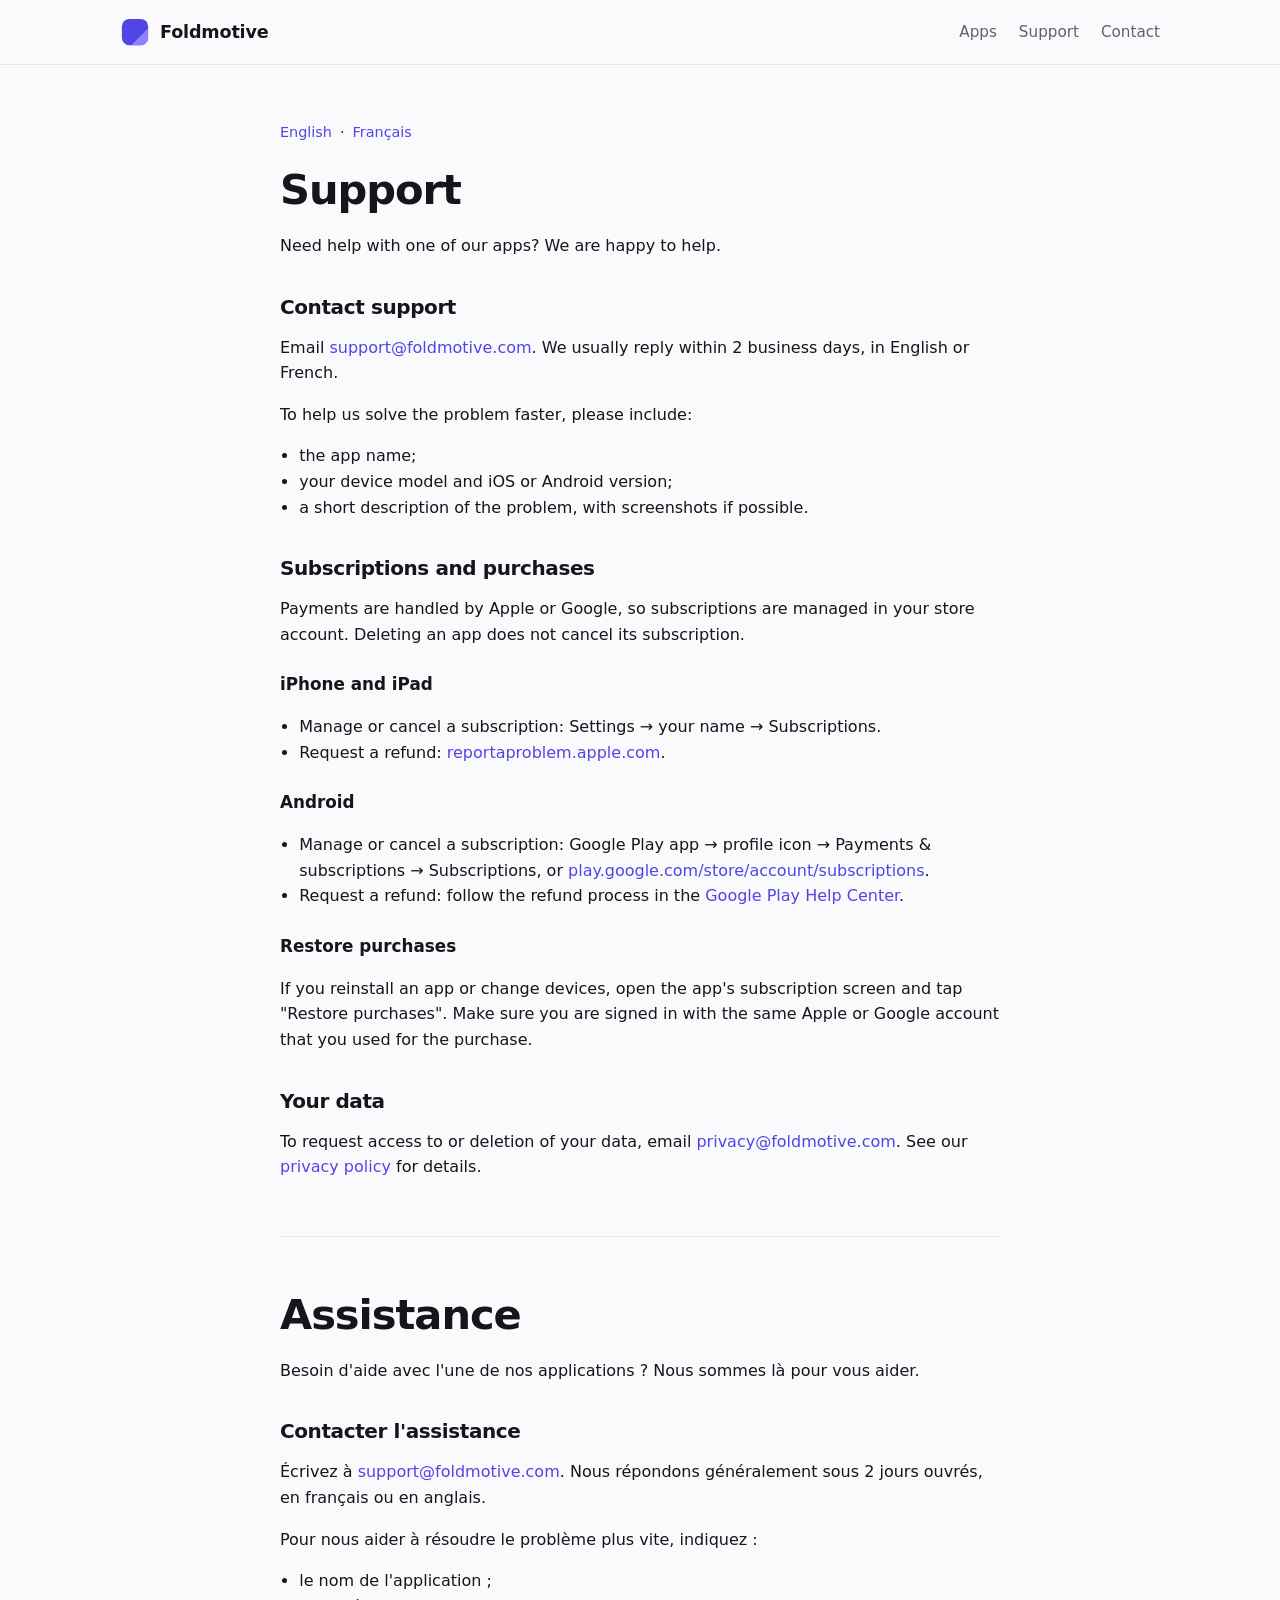
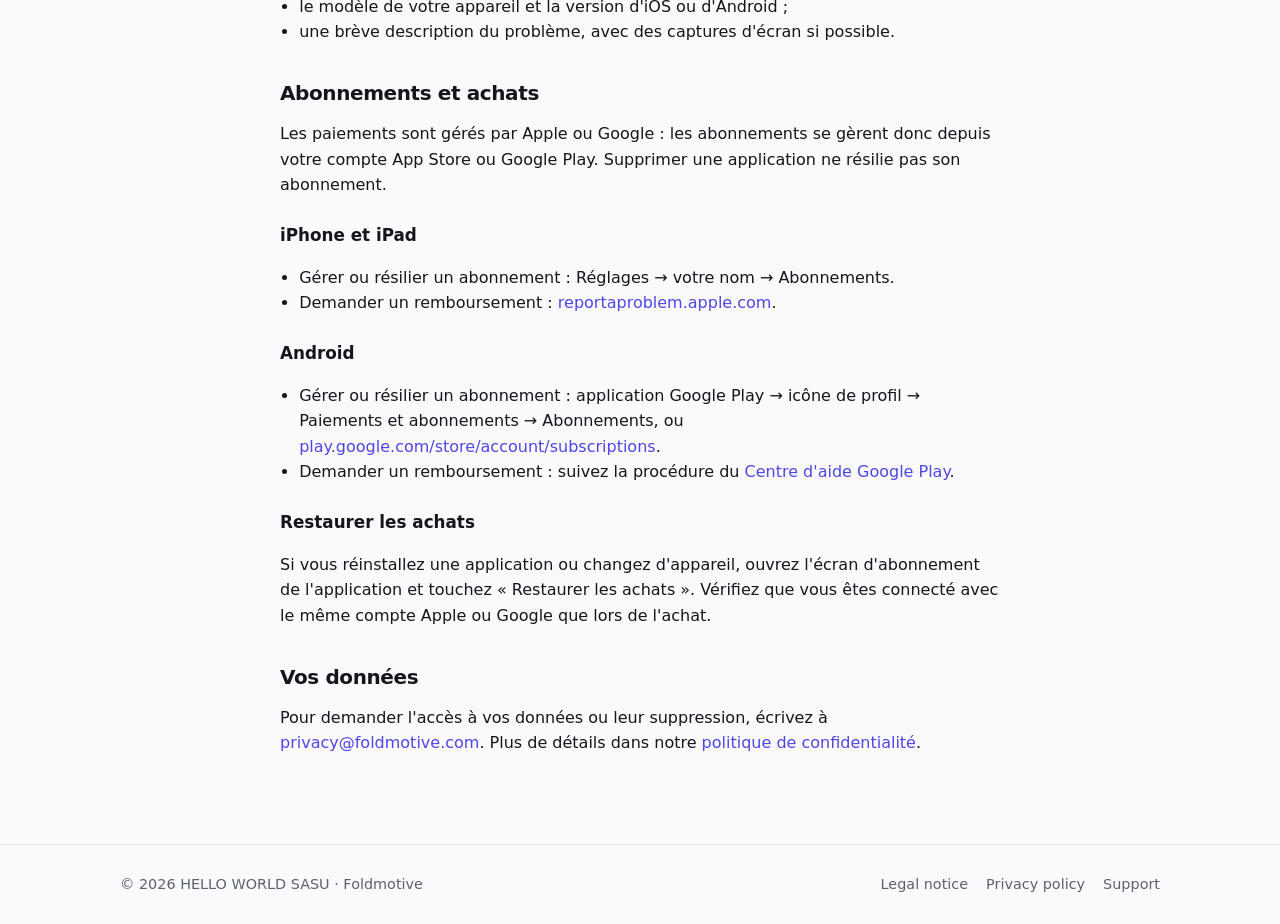
==== support.html @ c2b94fa3 "Publish FoldMotive static website" ====
<!doctype html>
<html lang="en">
<head>
  <meta charset="utf-8">
  <meta name="viewport" content="width=device-width, initial-scale=1">
  <title>Support · Foldmotive</title>
  <meta name="description" content="Get help with Foldmotive apps, purchases and subscriptions.">
  <link rel="icon" href="favicon.svg" type="image/svg+xml">
  <link rel="stylesheet" href="style.css">
</head>
<body>
  <header class="site-header">
    <div class="container nav">
      <a class="brand" href="index.html">
        <svg viewBox="0 0 32 32" aria-hidden="true"><rect x="2" y="2" width="28" height="28" rx="8" fill="#4f46e5"/><path d="M30 12v10a8 8 0 0 1-8 8H12z" fill="#8b83ff"/></svg>
        <span>Foldmotive</span>
      </a>
      <nav aria-label="Main">
        <a class="hide-sm" href="index.html#apps">Apps</a>
        <a href="support.html">Support</a>
        <a href="index.html#contact">Contact</a>
      </nav>
    </div>
  </header>

  <main class="container doc">
    <p class="doc-lang"><a href="#en">English</a> · <a href="#fr">Français</a></p>

    <section id="en" lang="en">
      <h1>Support</h1>
      <p>Need help with one of our apps? We are happy to help.</p>

      <h2>Contact support</h2>
      <p>Email <a href="mailto:support@foldmotive.com">support@foldmotive.com</a>. We usually reply within 2 business days, in English or French.</p>
      <p>To help us solve the problem faster, please include:</p>
      <ul>
        <li>the app name;</li>
        <li>your device model and iOS or Android version;</li>
        <li>a short description of the problem, with screenshots if possible.</li>
      </ul>

      <h2>Subscriptions and purchases</h2>
      <p>Payments are handled by Apple or Google, so subscriptions are managed in your store account. Deleting an app does not cancel its subscription.</p>

      <h3>iPhone and iPad</h3>
      <ul>
        <li>Manage or cancel a subscription: Settings → your name → Subscriptions.</li>
        <li>Request a refund: <a href="https://reportaproblem.apple.com">reportaproblem.apple.com</a>.</li>
      </ul>

      <h3>Android</h3>
      <ul>
        <li>Manage or cancel a subscription: Google Play app → profile icon → Payments &amp; subscriptions → Subscriptions, or <a href="https://play.google.com/store/account/subscriptions">play.google.com/store/account/subscriptions</a>.</li>
        <li>Request a refund: follow the refund process in the <a href="https://support.google.com/googleplay">Google Play Help Center</a>.</li>
      </ul>

      <h3>Restore purchases</h3>
      <p>If you reinstall an app or change devices, open the app's subscription screen and tap "Restore purchases". Make sure you are signed in with the same Apple or Google account that you used for the purchase.</p>

      <h2>Your data</h2>
      <p>To request access to or deletion of your data, email <a href="mailto:privacy@foldmotive.com">privacy@foldmotive.com</a>. See our <a href="privacy.html">privacy policy</a> for details.</p>
    </section>

    <hr>

    <section id="fr" lang="fr">
      <h1>Assistance</h1>
      <p>Besoin d'aide avec l'une de nos applications ? Nous sommes là pour vous aider.</p>

      <h2>Contacter l'assistance</h2>
      <p>Écrivez à <a href="mailto:support@foldmotive.com">support@foldmotive.com</a>. Nous répondons généralement sous 2 jours ouvrés, en français ou en anglais.</p>
      <p>Pour nous aider à résoudre le problème plus vite, indiquez :</p>
      <ul>
        <li>le nom de l'application ;</li>
        <li>le modèle de votre appareil et la version d'iOS ou d'Android ;</li>
        <li>une brève description du problème, avec des captures d'écran si possible.</li>
      </ul>

      <h2>Abonnements et achats</h2>
      <p>Les paiements sont gérés par Apple ou Google : les abonnements se gèrent donc depuis votre compte App Store ou Google Play. Supprimer une application ne résilie pas son abonnement.</p>

      <h3>iPhone et iPad</h3>
      <ul>
        <li>Gérer ou résilier un abonnement : Réglages → votre nom → Abonnements.</li>
        <li>Demander un remboursement : <a href="https://reportaproblem.apple.com">reportaproblem.apple.com</a>.</li>
      </ul>

      <h3>Android</h3>
      <ul>
        <li>Gérer ou résilier un abonnement : application Google Play → icône de profil → Paiements et abonnements → Abonnements, ou <a href="https://play.google.com/store/account/subscriptions">play.google.com/store/account/subscriptions</a>.</li>
        <li>Demander un remboursement : suivez la procédure du <a href="https://support.google.com/googleplay">Centre d'aide Google Play</a>.</li>
      </ul>

      <h3>Restaurer les achats</h3>
      <p>Si vous réinstallez une application ou changez d'appareil, ouvrez l'écran d'abonnement de l'application et touchez « Restaurer les achats ». Vérifiez que vous êtes connecté avec le même compte Apple ou Google que lors de l'achat.</p>

      <h2>Vos données</h2>
      <p>Pour demander l'accès à vos données ou leur suppression, écrivez à <a href="mailto:privacy@foldmotive.com">privacy@foldmotive.com</a>. Plus de détails dans notre <a href="privacy.html#fr">politique de confidentialité</a>.</p>
    </section>
  </main>

  <footer class="site-footer">
    <div class="container footer-inner">
      <p>© 2026 HELLO WORLD SASU · Foldmotive</p>
      <nav aria-label="Footer">
        <a href="legal.html">Legal notice</a>
        <a href="privacy.html">Privacy policy</a>
        <a href="support.html">Support</a>
      </nav>
    </div>
  </footer>
</body>
</html>
---- style.css ----
:root {
  --bg: #fafafc;
  --surface: #ffffff;
  --text: #15161b;
  --muted: #5d6270;
  --border: #e5e6ec;
  --accent: #4f46e5;
  --accent-2: #8b83ff;
  --accent-soft: #eceafe;
  --on-accent: #ffffff;
  --radius: 16px;
  color-scheme: light dark;
}

@media (prefers-color-scheme: dark) {
  :root {
    --bg: #0d0e12;
    --surface: #15171d;
    --text: #eceef4;
    --muted: #a2a7b4;
    --border: #262a33;
    --accent: #8b83ff;
    --accent-2: #4f46e5;
    --accent-soft: #1c1b33;
    --on-accent: #0d0e12;
  }
}

* { box-sizing: border-box; }

html { -webkit-text-size-adjust: 100%; scroll-behavior: smooth; }

body {
  margin: 0;
  background: var(--bg);
  color: var(--text);
  font: 16px/1.6 system-ui, -apple-system, "Segoe UI", Roboto, "Helvetica Neue", Arial, sans-serif;
}

a { color: var(--accent); text-decoration: none; }
a:hover { text-decoration: underline; }

.container { width: 100%; max-width: 1080px; margin-inline: auto; padding-inline: 20px; }

section[id] { scroll-margin-top: 80px; }

/* Header */
.site-header {
  position: sticky;
  top: 0;
  z-index: 10;
  background: color-mix(in srgb, var(--bg) 85%, transparent);
  backdrop-filter: saturate(1.4) blur(10px);
  -webkit-backdrop-filter: saturate(1.4) blur(10px);
  border-bottom: 1px solid var(--border);
}
.nav { display: flex; align-items: center; justify-content: space-between; gap: 16px; min-height: 64px; }
.brand { display: flex; align-items: center; gap: 10px; color: var(--text); font-weight: 700; font-size: 1.1rem; letter-spacing: -0.01em; }
.brand:hover { text-decoration: none; }
.brand svg { width: 30px; height: 30px; flex: none; }
.nav nav { display: flex; align-items: center; gap: 22px; flex-wrap: wrap; }
.nav nav a { color: var(--muted); font-size: 0.95rem; }
.nav nav a:hover { color: var(--text); text-decoration: none; }
.nav .lang { border: 1px solid var(--border); border-radius: 999px; padding: 2px 10px; font-size: 0.8rem; font-weight: 600; }

/* Hero */
.hero { display: grid; grid-template-columns: 1.25fr 1fr; gap: 48px; align-items: center; padding-block: 88px 72px; }
.eyebrow { color: var(--accent); font-weight: 600; font-size: 0.9rem; letter-spacing: 0.02em; margin: 0 0 12px; }
h1 { font-size: clamp(2.1rem, 4.6vw, 3.5rem); line-height: 1.08; letter-spacing: -0.025em; margin: 0 0 20px; }
.lead { font-size: 1.15rem; color: var(--muted); max-width: 36em; margin: 0 0 32px; }
.actions { display: flex; gap: 12px; flex-wrap: wrap; }
.btn {
  display: inline-flex;
  align-items: center;
  padding: 12px 20px;
  border-radius: 999px;
  border: 1px solid var(--border);
  background: var(--surface);
  color: var(--text);
  font-weight: 600;
}
.btn:hover { text-decoration: none; border-color: var(--muted); }
.btn.primary { background: var(--accent); border-color: var(--accent); color: var(--on-accent); }

.hero-art {
  display: grid;
  grid-template-columns: repeat(3, 1fr);
  gap: 16px;
  width: 100%;
  max-width: 300px;
  justify-self: center;
  transform: rotate(-8deg);
}
.tile { aspect-ratio: 1; border-radius: 26%; background: var(--accent-soft); border: 1px solid var(--border); }
.tile.a { background: var(--accent); border-color: transparent; }
.tile.b { background: var(--accent-2); border-color: transparent; }
.tile.fold { background: linear-gradient(135deg, var(--accent) 0 50%, var(--accent-2) 50% 100%); border-color: transparent; }

/* Sections */
.section { padding-block: 56px; border-top: 1px solid var(--border); }
h2 { font-size: clamp(1.5rem, 3vw, 2rem); letter-spacing: -0.02em; margin: 0 0 28px; line-height: 1.2; }
h3 { font-size: 1.1rem; margin: 0 0 8px; }
.grid-3 { display: grid; grid-template-columns: repeat(3, 1fr); gap: 20px; }
.grid-2 { display: grid; grid-template-columns: 1fr 1fr; gap: 20px; }
.card { background: var(--surface); border: 1px solid var(--border); border-radius: var(--radius); padding: 24px; }
.card p { margin: 0 0 8px; }
.card p:last-child { margin-bottom: 0; }
.muted { color: var(--muted); }
.badge {
  display: inline-block;
  background: var(--accent-soft);
  color: var(--accent);
  font-size: 0.8rem;
  font-weight: 600;
  padding: 4px 10px;
  border-radius: 999px;
  margin-bottom: 12px;
}

/* Footer */
.site-footer { border-top: 1px solid var(--border); padding-block: 28px; color: var(--muted); font-size: 0.9rem; }
.footer-inner { display: flex; justify-content: space-between; gap: 16px; flex-wrap: wrap; align-items: center; }
.footer-inner p { margin: 0; }
.footer-inner nav { display: flex; gap: 18px; flex-wrap: wrap; }
.footer-inner a { color: var(--muted); }

/* Documents: legal notice, privacy, support */
.doc { max-width: 760px; padding-block: 56px 72px; }
.doc h1 { font-size: clamp(1.9rem, 4vw, 2.6rem); }
.doc h2 { font-size: 1.25rem; margin: 36px 0 10px; }
.doc h3 { font-size: 1.05rem; margin: 24px 0 6px; }
.doc ul { padding-left: 1.2em; }
.doc-lang { display: flex; gap: 8px; font-size: 0.9rem; margin: 0 0 24px; }
.doc hr { border: 0; border-top: 1px solid var(--border); margin: 56px 0; }
.note { background: var(--accent-soft); border-radius: 12px; padding: 12px 16px; }

@media (max-width: 820px) {
  .hero { grid-template-columns: 1fr; padding-block: 56px 48px; gap: 40px; }
  .hero-art { max-width: 200px; justify-self: start; }
  .grid-3, .grid-2 { grid-template-columns: 1fr; }
}

@media (max-width: 560px) {
  .nav nav { gap: 14px; }
  .nav nav .hide-sm { display: none; }
  .hero-art { display: none; }
}
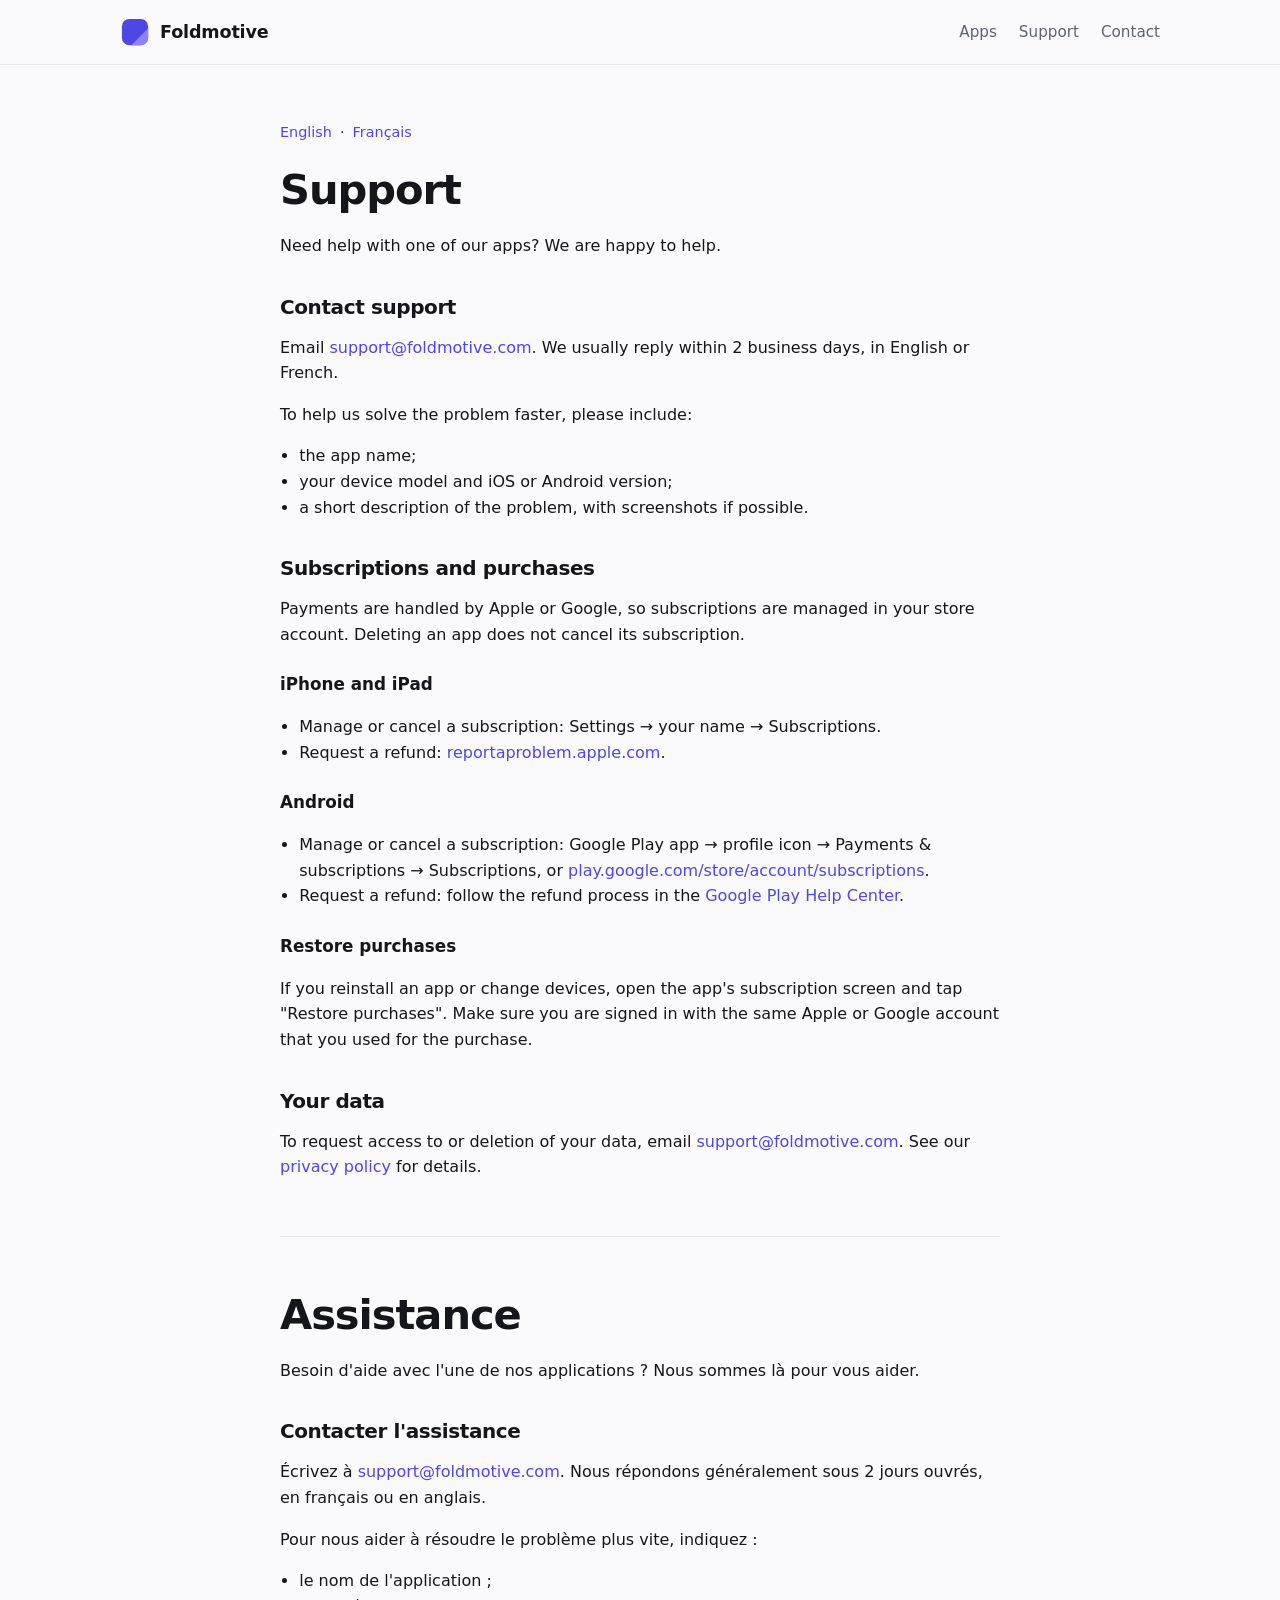
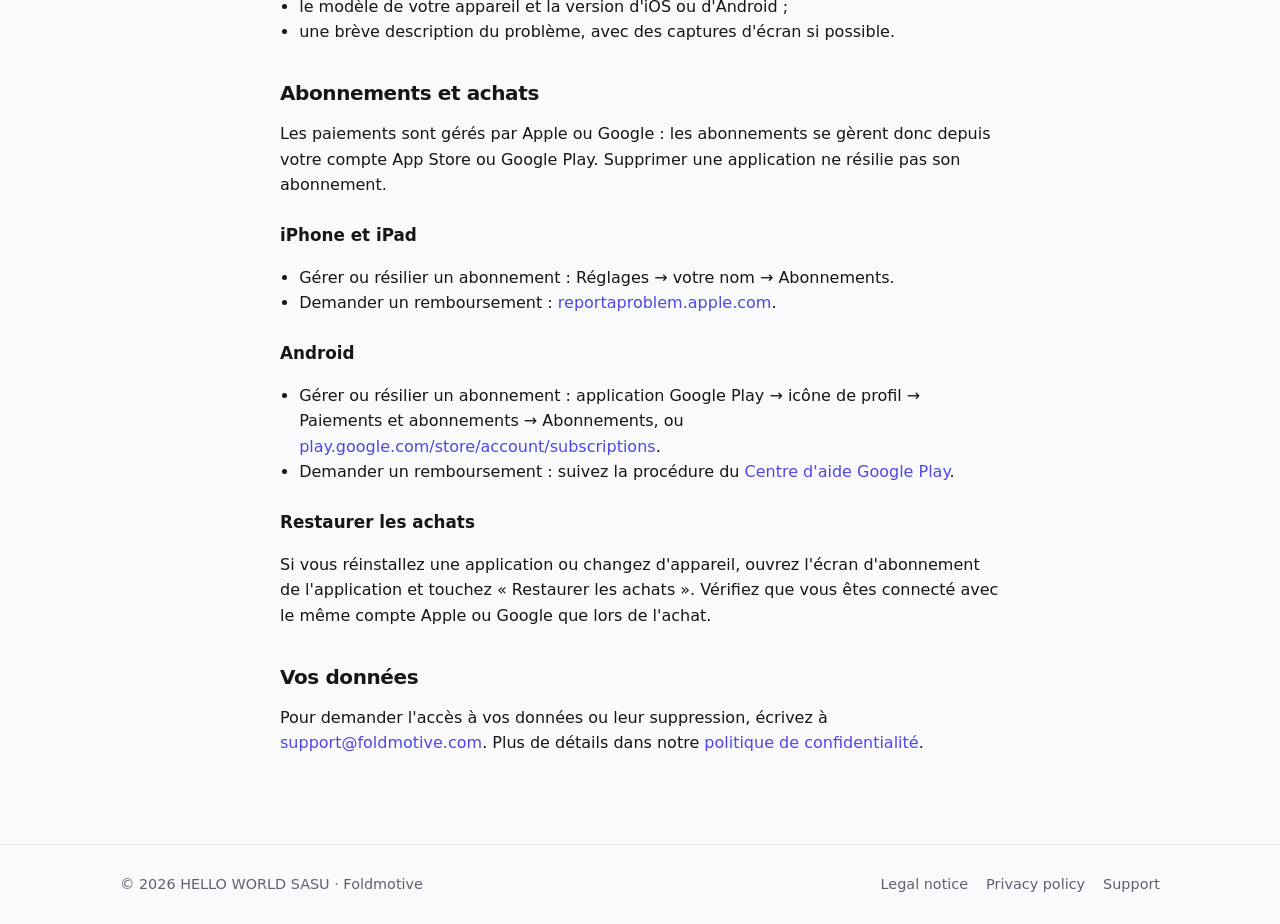
==== commit 2a72d48f: "Use the support address for data protection requests The privacy policy and support page pointed at " ====
--- a/support.html
+++ b/support.html
@@ -58,7 +58,7 @@
       <p>If you reinstall an app or change devices, open the app's subscription screen and tap "Restore purchases". Make sure you are signed in with the same Apple or Google account that you used for the purchase.</p>
 
       <h2>Your data</h2>
-      <p>To request access to or deletion of your data, email <a href="mailto:privacy@foldmotive.com">privacy@foldmotive.com</a>. See our <a href="privacy.html">privacy policy</a> for details.</p>
+      <p>To request access to or deletion of your data, email <a href="mailto:support@foldmotive.com">support@foldmotive.com</a>. See our <a href="privacy.html">privacy policy</a> for details.</p>
     </section>
 
     <hr>
@@ -95,7 +95,7 @@
       <p>Si vous réinstallez une application ou changez d'appareil, ouvrez l'écran d'abonnement de l'application et touchez « Restaurer les achats ». Vérifiez que vous êtes connecté avec le même compte Apple ou Google que lors de l'achat.</p>
 
       <h2>Vos données</h2>
-      <p>Pour demander l'accès à vos données ou leur suppression, écrivez à <a href="mailto:privacy@foldmotive.com">privacy@foldmotive.com</a>. Plus de détails dans notre <a href="privacy.html#fr">politique de confidentialité</a>.</p>
+      <p>Pour demander l'accès à vos données ou leur suppression, écrivez à <a href="mailto:support@foldmotive.com">support@foldmotive.com</a>. Plus de détails dans notre <a href="privacy.html#fr">politique de confidentialité</a>.</p>
     </section>
   </main>
 
